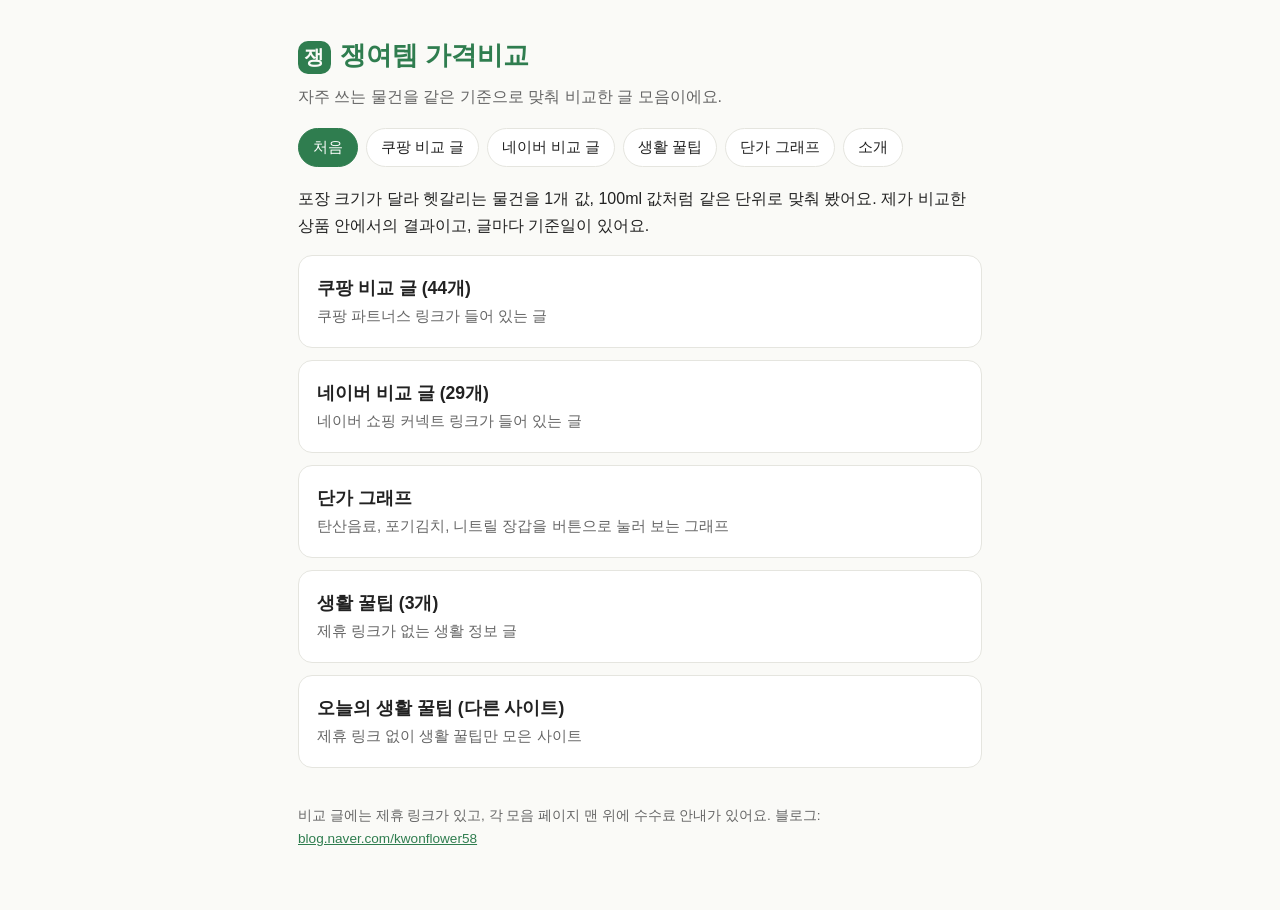
==== index.html @ 5ac1ea34 "Daily refresh: new posts and old-post notes" ====
<!doctype html><html lang="ko"><head><meta charset="utf-8"><meta name="viewport" content="width=device-width,initial-scale=1"><title>쟁여템 가격비교</title><meta name="description" content="자주 쓰는 생활용품과 식품을 같은 기준으로 맞춰 비교한 글 모음"><link rel="icon" href="data:image/svg+xml,%3Csvg xmlns=%27http://www.w3.org/2000/svg%27 viewBox=%270 0 100 100%27%3E%3Ctext y=%27.9em%27 font-size=%2790%27%3E%F0%9F%9B%92%3C/text%3E%3C/svg%3E"><meta property="og:title" content="쟁여템 가격비교"><meta property="og:description" content="자주 쓰는 물건을 같은 기준으로 맞춰 비교한 글 모음"><meta property="og:type" content="website"><link rel="stylesheet" href="style.css"></head><body><div class="wrap"><header><h1>쟁여템 가격비교</h1><p>자주 쓰는 물건을 같은 기준으로 맞춰 비교한 글 모음이에요.</p></header><nav><a href="index.html" class="on">처음</a><a href="coupang.html">쿠팡 비교 글</a><a href="naver.html">네이버 비교 글</a><a href="tips.html">생활 꿀팁</a><a href="graph.html">단가 그래프</a><a href="about.html">소개</a></nav>
<p>포장 크기가 달라 헷갈리는 물건을 1개 값, 100ml 값처럼 같은 단위로 맞춰 봤어요. 제가 비교한 상품 안에서의 결과이고, 글마다 기준일이 있어요.</p>
<a class="big" href="coupang.html"><b>쿠팡 비교 글 (44개)</b><span>쿠팡 파트너스 링크가 들어 있는 글</span></a>
<a class="big" href="naver.html"><b>네이버 비교 글 (29개)</b><span>네이버 쇼핑 커넥트 링크가 들어 있는 글</span></a>
<a class="big" href="graph.html"><b>단가 그래프</b><span>탄산음료, 포기김치, 니트릴 장갑을 버튼으로 눌러 보는 그래프</span></a>
<a class="big" href="tips.html"><b>생활 꿀팁 (3개)</b><span>제휴 링크가 없는 생활 정보 글</span></a>
<a class="big" href="https://kwonflower831-cell.github.io/daily-life-tips/"><b>오늘의 생활 꿀팁 (다른 사이트)</b><span>제휴 링크 없이 생활 꿀팁만 모은 사이트</span></a>
<footer>비교 글에는 제휴 링크가 있고, 각 모음 페이지 맨 위에 수수료 안내가 있어요. 블로그: <a href="https://blog.naver.com/kwonflower58" target="_blank" rel="noopener">blog.naver.com/kwonflower58</a></footer></div></body></html>
---- style.css ----
:root{--bg:#fafaf7;--ink:#222;--sub:#666;--acc:#2f7d4f;--card:#fff;--line:#e5e5df}
@media (prefers-color-scheme:dark){:root{--bg:#161815;--ink:#ece9e6;--sub:#a3a69d;--acc:#6fcf97;--card:#1f221e;--line:#34382f}.notice{background:#2a2617;border-color:#4a4325;color:#ece9e6}}
*{box-sizing:border-box}body{margin:0;background:var(--bg);color:var(--ink);font-family:-apple-system,"Malgun Gothic","Apple SD Gothic Neo",sans-serif;line-height:1.7}
.wrap{max-width:720px;margin:0 auto;padding:24px 18px 60px}
header h1{font-size:1.6rem;margin:.4em 0 .2em;color:var(--acc)}header p{color:var(--sub);margin:0}
nav{display:flex;gap:8px;flex-wrap:wrap;margin:18px 0}nav a{padding:6px 14px;border:1px solid var(--line);border-radius:999px;text-decoration:none;color:var(--ink);background:var(--card);font-size:.92rem}
nav a.on{background:var(--acc);color:#fff;border-color:var(--acc)}
.notice{color:#3b3411;background:#fff8e1;border:1px solid #f0e2a8;border-radius:10px;padding:12px 14px;font-size:.92rem;margin:14px 0}
.card{display:block;background:var(--card);border:1px solid var(--line);border-radius:12px;padding:14px 16px;margin:10px 0;text-decoration:none;color:var(--ink)}
.card:hover{border-color:var(--acc)}a{color:var(--acc)}.card{color:var(--ink)}.card small{color:var(--sub)}
.big{display:block;background:var(--card);border:1px solid var(--line);border-radius:14px;padding:18px;margin:12px 0;text-decoration:none;color:var(--ink)}
.big b{font-size:1.1rem}.big span{display:block;color:var(--sub);font-size:.92rem}
footer{margin-top:36px;color:var(--sub);font-size:.85rem}
header h1::before{content:"쟁";display:inline-block;width:1.6em;height:1.6em;line-height:1.6em;text-align:center;background:var(--acc);color:var(--bg);border-radius:10px;margin-right:.45em;font-size:.8em;vertical-align:middle}
.search{width:100%;padding:11px 14px;border:1px solid var(--line);border-radius:12px;background:var(--card);color:var(--ink);font-size:1rem;margin:6px 0 4px;font-family:inherit}
.search:focus{outline:2px solid var(--acc);border-color:var(--acc)}
.cnt{color:var(--sub);font-size:.85rem;margin:2px 2px 6px}
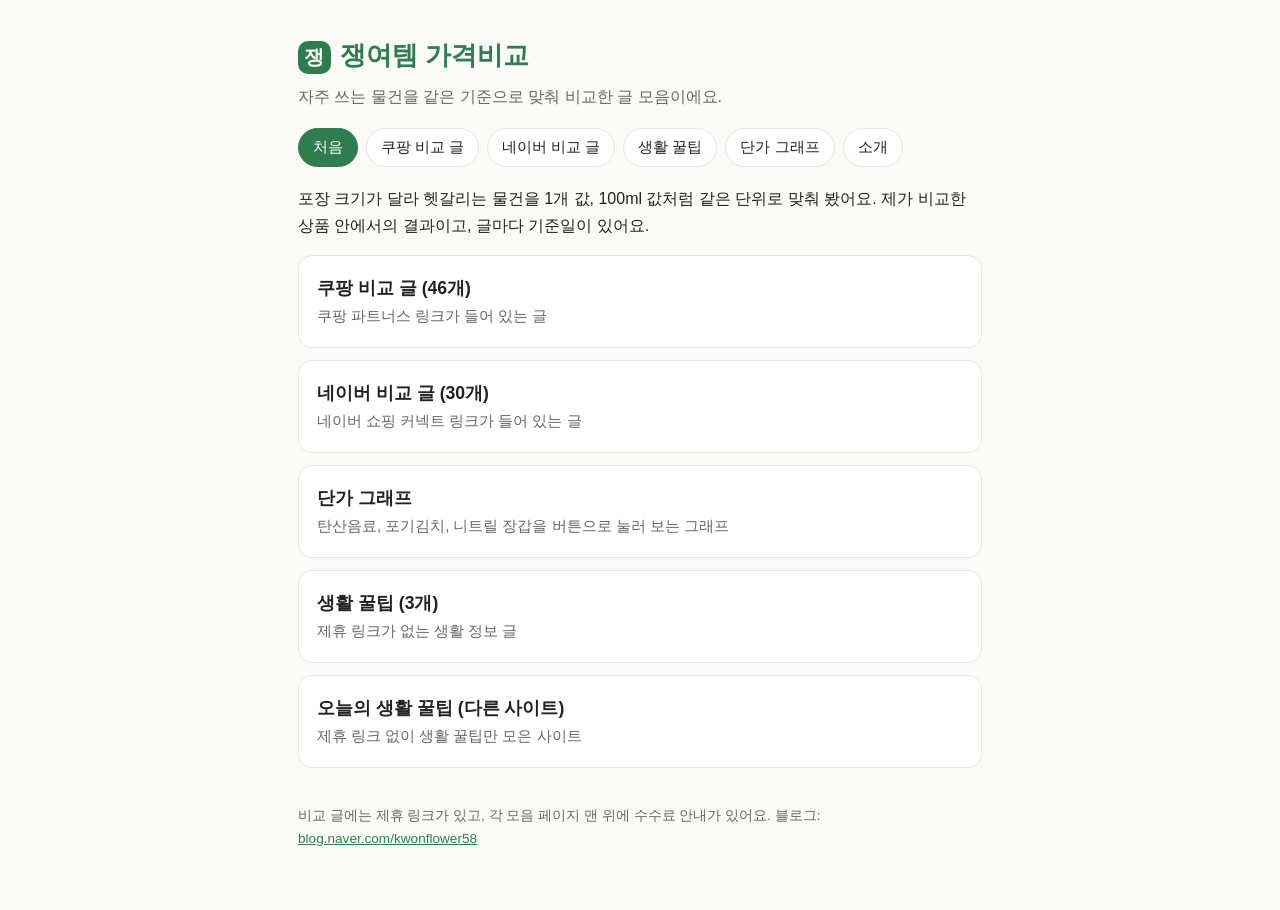
==== commit 1b9408ce: "Daily refresh: new posts and old-post notes" ====
--- a/index.html
+++ b/index.html
@@ -1,7 +1,7 @@
 <!doctype html><html lang="ko"><head><meta charset="utf-8"><meta name="viewport" content="width=device-width,initial-scale=1"><title>쟁여템 가격비교</title><meta name="description" content="자주 쓰는 생활용품과 식품을 같은 기준으로 맞춰 비교한 글 모음"><link rel="icon" href="data:image/svg+xml,%3Csvg xmlns=%27http://www.w3.org/2000/svg%27 viewBox=%270 0 100 100%27%3E%3Ctext y=%27.9em%27 font-size=%2790%27%3E%F0%9F%9B%92%3C/text%3E%3C/svg%3E"><meta property="og:title" content="쟁여템 가격비교"><meta property="og:description" content="자주 쓰는 물건을 같은 기준으로 맞춰 비교한 글 모음"><meta property="og:type" content="website"><link rel="stylesheet" href="style.css"></head><body><div class="wrap"><header><h1>쟁여템 가격비교</h1><p>자주 쓰는 물건을 같은 기준으로 맞춰 비교한 글 모음이에요.</p></header><nav><a href="index.html" class="on">처음</a><a href="coupang.html">쿠팡 비교 글</a><a href="naver.html">네이버 비교 글</a><a href="tips.html">생활 꿀팁</a><a href="graph.html">단가 그래프</a><a href="about.html">소개</a></nav>
 <p>포장 크기가 달라 헷갈리는 물건을 1개 값, 100ml 값처럼 같은 단위로 맞춰 봤어요. 제가 비교한 상품 안에서의 결과이고, 글마다 기준일이 있어요.</p>
-<a class="big" href="coupang.html"><b>쿠팡 비교 글 (44개)</b><span>쿠팡 파트너스 링크가 들어 있는 글</span></a>
-<a class="big" href="naver.html"><b>네이버 비교 글 (29개)</b><span>네이버 쇼핑 커넥트 링크가 들어 있는 글</span></a>
+<a class="big" href="coupang.html"><b>쿠팡 비교 글 (46개)</b><span>쿠팡 파트너스 링크가 들어 있는 글</span></a>
+<a class="big" href="naver.html"><b>네이버 비교 글 (30개)</b><span>네이버 쇼핑 커넥트 링크가 들어 있는 글</span></a>
 <a class="big" href="graph.html"><b>단가 그래프</b><span>탄산음료, 포기김치, 니트릴 장갑을 버튼으로 눌러 보는 그래프</span></a>
 <a class="big" href="tips.html"><b>생활 꿀팁 (3개)</b><span>제휴 링크가 없는 생활 정보 글</span></a>
 <a class="big" href="https://kwonflower831-cell.github.io/daily-life-tips/"><b>오늘의 생활 꿀팁 (다른 사이트)</b><span>제휴 링크 없이 생활 꿀팁만 모은 사이트</span></a>
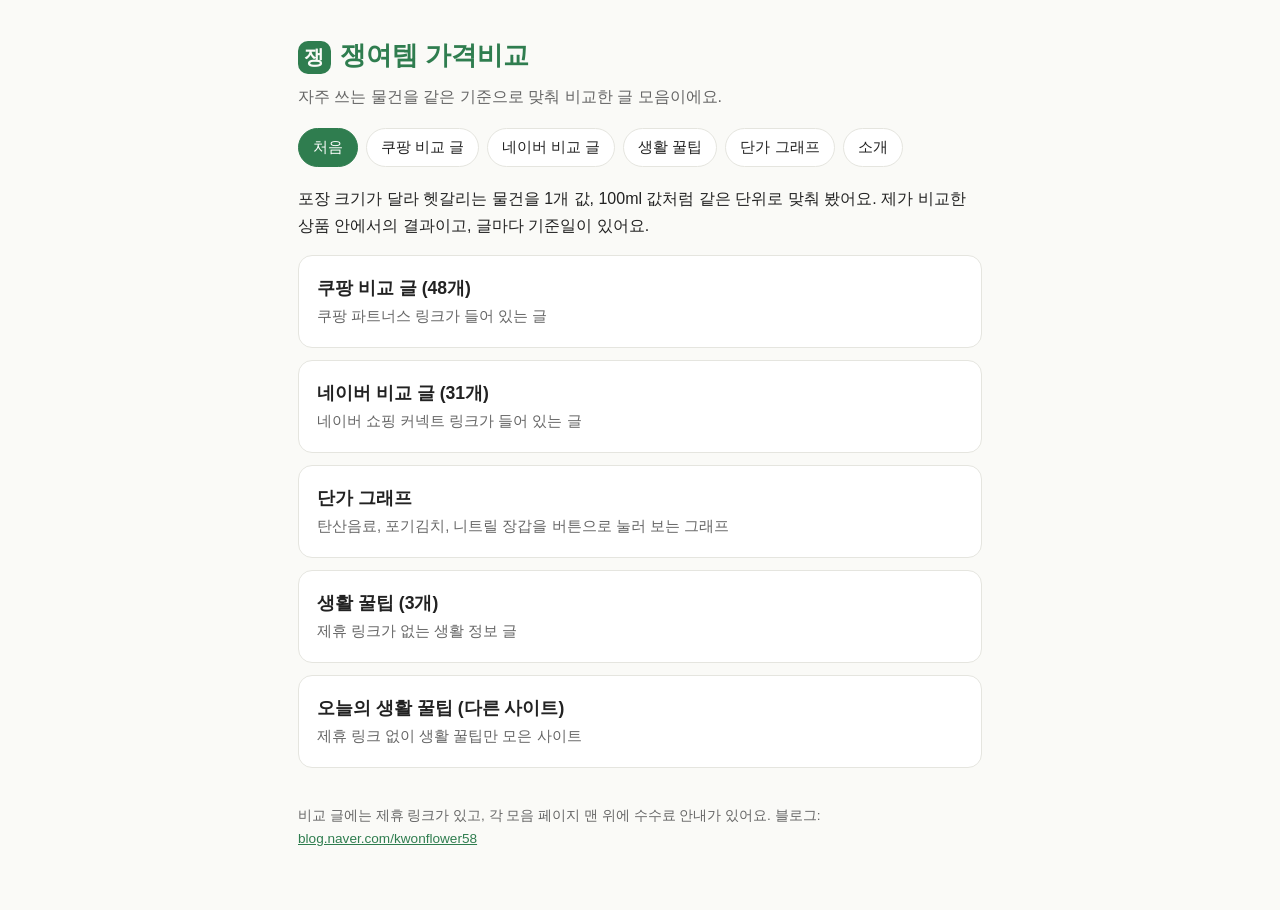
==== commit edc31642: "Daily refresh: new posts and old-post notes" ====
--- a/index.html
+++ b/index.html
@@ -1,7 +1,7 @@
 <!doctype html><html lang="ko"><head><meta charset="utf-8"><meta name="viewport" content="width=device-width,initial-scale=1"><title>쟁여템 가격비교</title><meta name="description" content="자주 쓰는 생활용품과 식품을 같은 기준으로 맞춰 비교한 글 모음"><link rel="icon" href="data:image/svg+xml,%3Csvg xmlns=%27http://www.w3.org/2000/svg%27 viewBox=%270 0 100 100%27%3E%3Ctext y=%27.9em%27 font-size=%2790%27%3E%F0%9F%9B%92%3C/text%3E%3C/svg%3E"><meta property="og:title" content="쟁여템 가격비교"><meta property="og:description" content="자주 쓰는 물건을 같은 기준으로 맞춰 비교한 글 모음"><meta property="og:type" content="website"><link rel="stylesheet" href="style.css"></head><body><div class="wrap"><header><h1>쟁여템 가격비교</h1><p>자주 쓰는 물건을 같은 기준으로 맞춰 비교한 글 모음이에요.</p></header><nav><a href="index.html" class="on">처음</a><a href="coupang.html">쿠팡 비교 글</a><a href="naver.html">네이버 비교 글</a><a href="tips.html">생활 꿀팁</a><a href="graph.html">단가 그래프</a><a href="about.html">소개</a></nav>
 <p>포장 크기가 달라 헷갈리는 물건을 1개 값, 100ml 값처럼 같은 단위로 맞춰 봤어요. 제가 비교한 상품 안에서의 결과이고, 글마다 기준일이 있어요.</p>
-<a class="big" href="coupang.html"><b>쿠팡 비교 글 (46개)</b><span>쿠팡 파트너스 링크가 들어 있는 글</span></a>
-<a class="big" href="naver.html"><b>네이버 비교 글 (30개)</b><span>네이버 쇼핑 커넥트 링크가 들어 있는 글</span></a>
+<a class="big" href="coupang.html"><b>쿠팡 비교 글 (48개)</b><span>쿠팡 파트너스 링크가 들어 있는 글</span></a>
+<a class="big" href="naver.html"><b>네이버 비교 글 (31개)</b><span>네이버 쇼핑 커넥트 링크가 들어 있는 글</span></a>
 <a class="big" href="graph.html"><b>단가 그래프</b><span>탄산음료, 포기김치, 니트릴 장갑을 버튼으로 눌러 보는 그래프</span></a>
 <a class="big" href="tips.html"><b>생활 꿀팁 (3개)</b><span>제휴 링크가 없는 생활 정보 글</span></a>
 <a class="big" href="https://kwonflower831-cell.github.io/daily-life-tips/"><b>오늘의 생활 꿀팁 (다른 사이트)</b><span>제휴 링크 없이 생활 꿀팁만 모은 사이트</span></a>
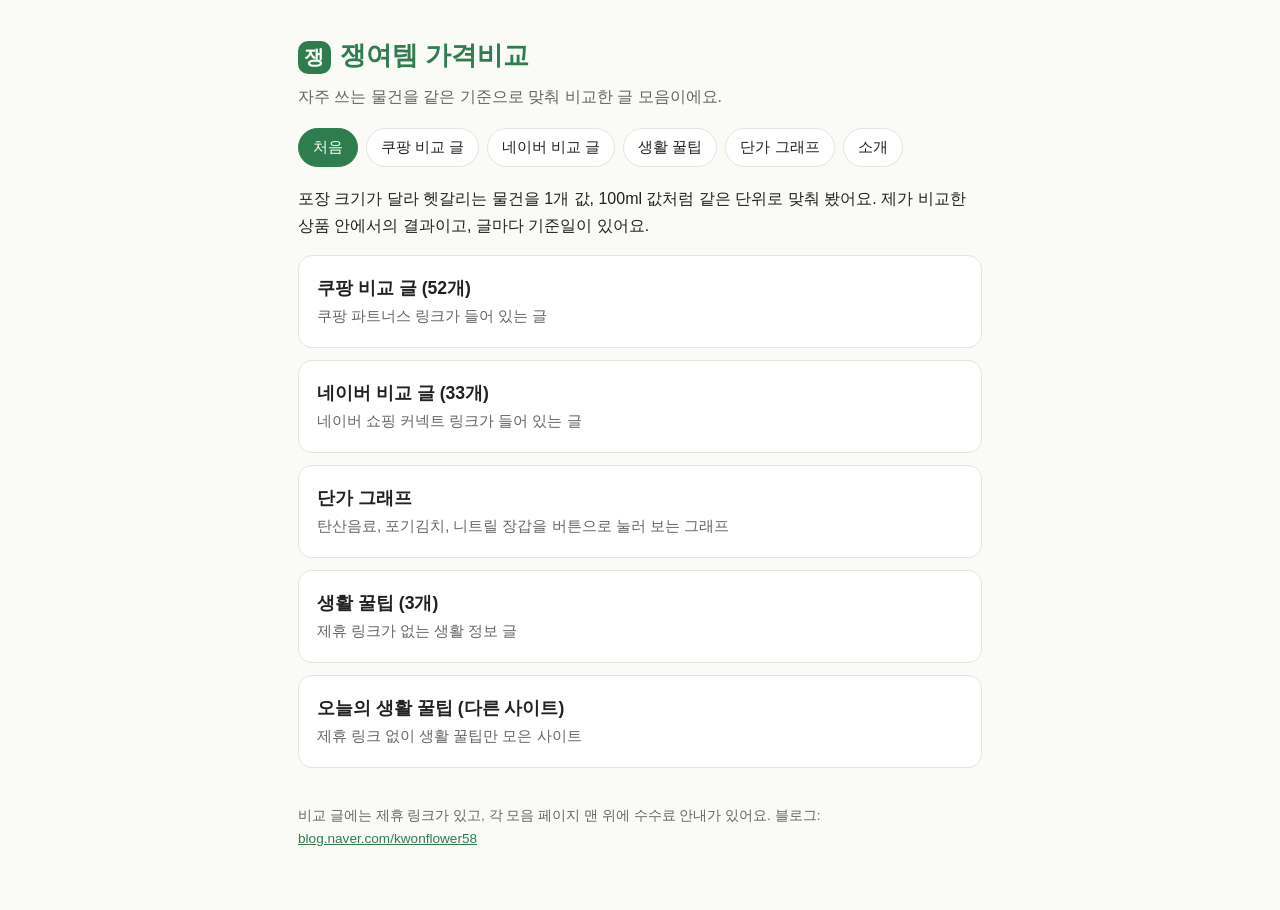
==== commit e720cfa5: "Daily refresh: new posts and old-post notes" ====
--- a/index.html
+++ b/index.html
@@ -1,7 +1,7 @@
 <!doctype html><html lang="ko"><head><meta charset="utf-8"><meta name="viewport" content="width=device-width,initial-scale=1"><title>쟁여템 가격비교</title><meta name="description" content="자주 쓰는 생활용품과 식품을 같은 기준으로 맞춰 비교한 글 모음"><link rel="icon" href="data:image/svg+xml,%3Csvg xmlns=%27http://www.w3.org/2000/svg%27 viewBox=%270 0 100 100%27%3E%3Ctext y=%27.9em%27 font-size=%2790%27%3E%F0%9F%9B%92%3C/text%3E%3C/svg%3E"><meta property="og:title" content="쟁여템 가격비교"><meta property="og:description" content="자주 쓰는 물건을 같은 기준으로 맞춰 비교한 글 모음"><meta property="og:type" content="website"><link rel="stylesheet" href="style.css"></head><body><div class="wrap"><header><h1>쟁여템 가격비교</h1><p>자주 쓰는 물건을 같은 기준으로 맞춰 비교한 글 모음이에요.</p></header><nav><a href="index.html" class="on">처음</a><a href="coupang.html">쿠팡 비교 글</a><a href="naver.html">네이버 비교 글</a><a href="tips.html">생활 꿀팁</a><a href="graph.html">단가 그래프</a><a href="about.html">소개</a></nav>
 <p>포장 크기가 달라 헷갈리는 물건을 1개 값, 100ml 값처럼 같은 단위로 맞춰 봤어요. 제가 비교한 상품 안에서의 결과이고, 글마다 기준일이 있어요.</p>
-<a class="big" href="coupang.html"><b>쿠팡 비교 글 (48개)</b><span>쿠팡 파트너스 링크가 들어 있는 글</span></a>
-<a class="big" href="naver.html"><b>네이버 비교 글 (31개)</b><span>네이버 쇼핑 커넥트 링크가 들어 있는 글</span></a>
+<a class="big" href="coupang.html"><b>쿠팡 비교 글 (52개)</b><span>쿠팡 파트너스 링크가 들어 있는 글</span></a>
+<a class="big" href="naver.html"><b>네이버 비교 글 (33개)</b><span>네이버 쇼핑 커넥트 링크가 들어 있는 글</span></a>
 <a class="big" href="graph.html"><b>단가 그래프</b><span>탄산음료, 포기김치, 니트릴 장갑을 버튼으로 눌러 보는 그래프</span></a>
 <a class="big" href="tips.html"><b>생활 꿀팁 (3개)</b><span>제휴 링크가 없는 생활 정보 글</span></a>
 <a class="big" href="https://kwonflower831-cell.github.io/daily-life-tips/"><b>오늘의 생활 꿀팁 (다른 사이트)</b><span>제휴 링크 없이 생활 꿀팁만 모은 사이트</span></a>
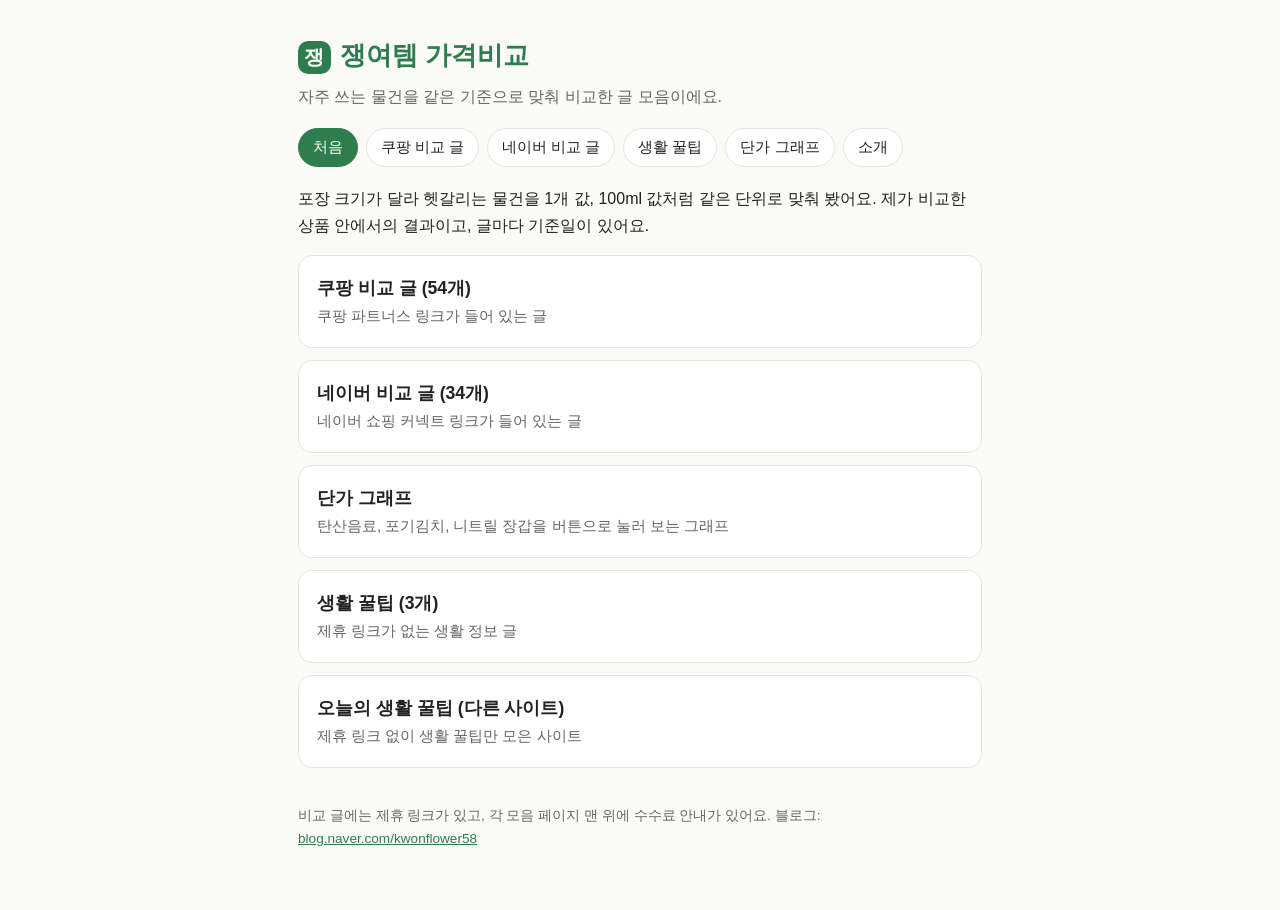
==== commit b47d191a: "Daily refresh: new posts and old-post notes" ====
--- a/index.html
+++ b/index.html
@@ -1,7 +1,7 @@
 <!doctype html><html lang="ko"><head><meta charset="utf-8"><meta name="viewport" content="width=device-width,initial-scale=1"><title>쟁여템 가격비교</title><meta name="description" content="자주 쓰는 생활용품과 식품을 같은 기준으로 맞춰 비교한 글 모음"><link rel="icon" href="data:image/svg+xml,%3Csvg xmlns=%27http://www.w3.org/2000/svg%27 viewBox=%270 0 100 100%27%3E%3Ctext y=%27.9em%27 font-size=%2790%27%3E%F0%9F%9B%92%3C/text%3E%3C/svg%3E"><meta property="og:title" content="쟁여템 가격비교"><meta property="og:description" content="자주 쓰는 물건을 같은 기준으로 맞춰 비교한 글 모음"><meta property="og:type" content="website"><link rel="stylesheet" href="style.css"></head><body><div class="wrap"><header><h1>쟁여템 가격비교</h1><p>자주 쓰는 물건을 같은 기준으로 맞춰 비교한 글 모음이에요.</p></header><nav><a href="index.html" class="on">처음</a><a href="coupang.html">쿠팡 비교 글</a><a href="naver.html">네이버 비교 글</a><a href="tips.html">생활 꿀팁</a><a href="graph.html">단가 그래프</a><a href="about.html">소개</a></nav>
 <p>포장 크기가 달라 헷갈리는 물건을 1개 값, 100ml 값처럼 같은 단위로 맞춰 봤어요. 제가 비교한 상품 안에서의 결과이고, 글마다 기준일이 있어요.</p>
-<a class="big" href="coupang.html"><b>쿠팡 비교 글 (52개)</b><span>쿠팡 파트너스 링크가 들어 있는 글</span></a>
-<a class="big" href="naver.html"><b>네이버 비교 글 (33개)</b><span>네이버 쇼핑 커넥트 링크가 들어 있는 글</span></a>
+<a class="big" href="coupang.html"><b>쿠팡 비교 글 (54개)</b><span>쿠팡 파트너스 링크가 들어 있는 글</span></a>
+<a class="big" href="naver.html"><b>네이버 비교 글 (34개)</b><span>네이버 쇼핑 커넥트 링크가 들어 있는 글</span></a>
 <a class="big" href="graph.html"><b>단가 그래프</b><span>탄산음료, 포기김치, 니트릴 장갑을 버튼으로 눌러 보는 그래프</span></a>
 <a class="big" href="tips.html"><b>생활 꿀팁 (3개)</b><span>제휴 링크가 없는 생활 정보 글</span></a>
 <a class="big" href="https://kwonflower831-cell.github.io/daily-life-tips/"><b>오늘의 생활 꿀팁 (다른 사이트)</b><span>제휴 링크 없이 생활 꿀팁만 모은 사이트</span></a>
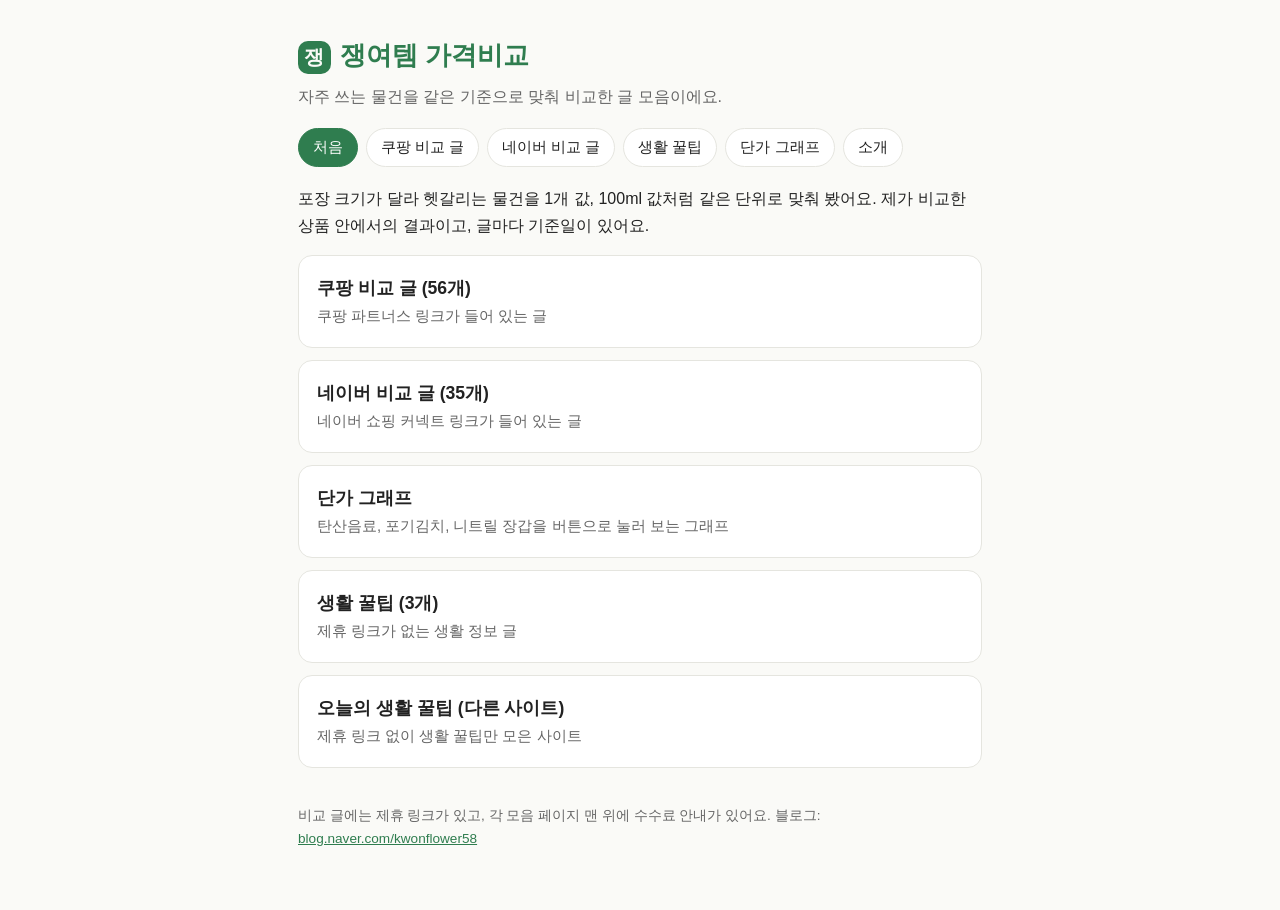
==== commit cf35d3af: "Daily refresh: new posts and old-post notes" ====
--- a/index.html
+++ b/index.html
@@ -1,7 +1,7 @@
 <!doctype html><html lang="ko"><head><meta charset="utf-8"><meta name="viewport" content="width=device-width,initial-scale=1"><title>쟁여템 가격비교</title><meta name="description" content="자주 쓰는 생활용품과 식품을 같은 기준으로 맞춰 비교한 글 모음"><link rel="icon" href="data:image/svg+xml,%3Csvg xmlns=%27http://www.w3.org/2000/svg%27 viewBox=%270 0 100 100%27%3E%3Ctext y=%27.9em%27 font-size=%2790%27%3E%F0%9F%9B%92%3C/text%3E%3C/svg%3E"><meta property="og:title" content="쟁여템 가격비교"><meta property="og:description" content="자주 쓰는 물건을 같은 기준으로 맞춰 비교한 글 모음"><meta property="og:type" content="website"><link rel="stylesheet" href="style.css"></head><body><div class="wrap"><header><h1>쟁여템 가격비교</h1><p>자주 쓰는 물건을 같은 기준으로 맞춰 비교한 글 모음이에요.</p></header><nav><a href="index.html" class="on">처음</a><a href="coupang.html">쿠팡 비교 글</a><a href="naver.html">네이버 비교 글</a><a href="tips.html">생활 꿀팁</a><a href="graph.html">단가 그래프</a><a href="about.html">소개</a></nav>
 <p>포장 크기가 달라 헷갈리는 물건을 1개 값, 100ml 값처럼 같은 단위로 맞춰 봤어요. 제가 비교한 상품 안에서의 결과이고, 글마다 기준일이 있어요.</p>
-<a class="big" href="coupang.html"><b>쿠팡 비교 글 (54개)</b><span>쿠팡 파트너스 링크가 들어 있는 글</span></a>
-<a class="big" href="naver.html"><b>네이버 비교 글 (34개)</b><span>네이버 쇼핑 커넥트 링크가 들어 있는 글</span></a>
+<a class="big" href="coupang.html"><b>쿠팡 비교 글 (56개)</b><span>쿠팡 파트너스 링크가 들어 있는 글</span></a>
+<a class="big" href="naver.html"><b>네이버 비교 글 (35개)</b><span>네이버 쇼핑 커넥트 링크가 들어 있는 글</span></a>
 <a class="big" href="graph.html"><b>단가 그래프</b><span>탄산음료, 포기김치, 니트릴 장갑을 버튼으로 눌러 보는 그래프</span></a>
 <a class="big" href="tips.html"><b>생활 꿀팁 (3개)</b><span>제휴 링크가 없는 생활 정보 글</span></a>
 <a class="big" href="https://kwonflower831-cell.github.io/daily-life-tips/"><b>오늘의 생활 꿀팁 (다른 사이트)</b><span>제휴 링크 없이 생활 꿀팁만 모은 사이트</span></a>
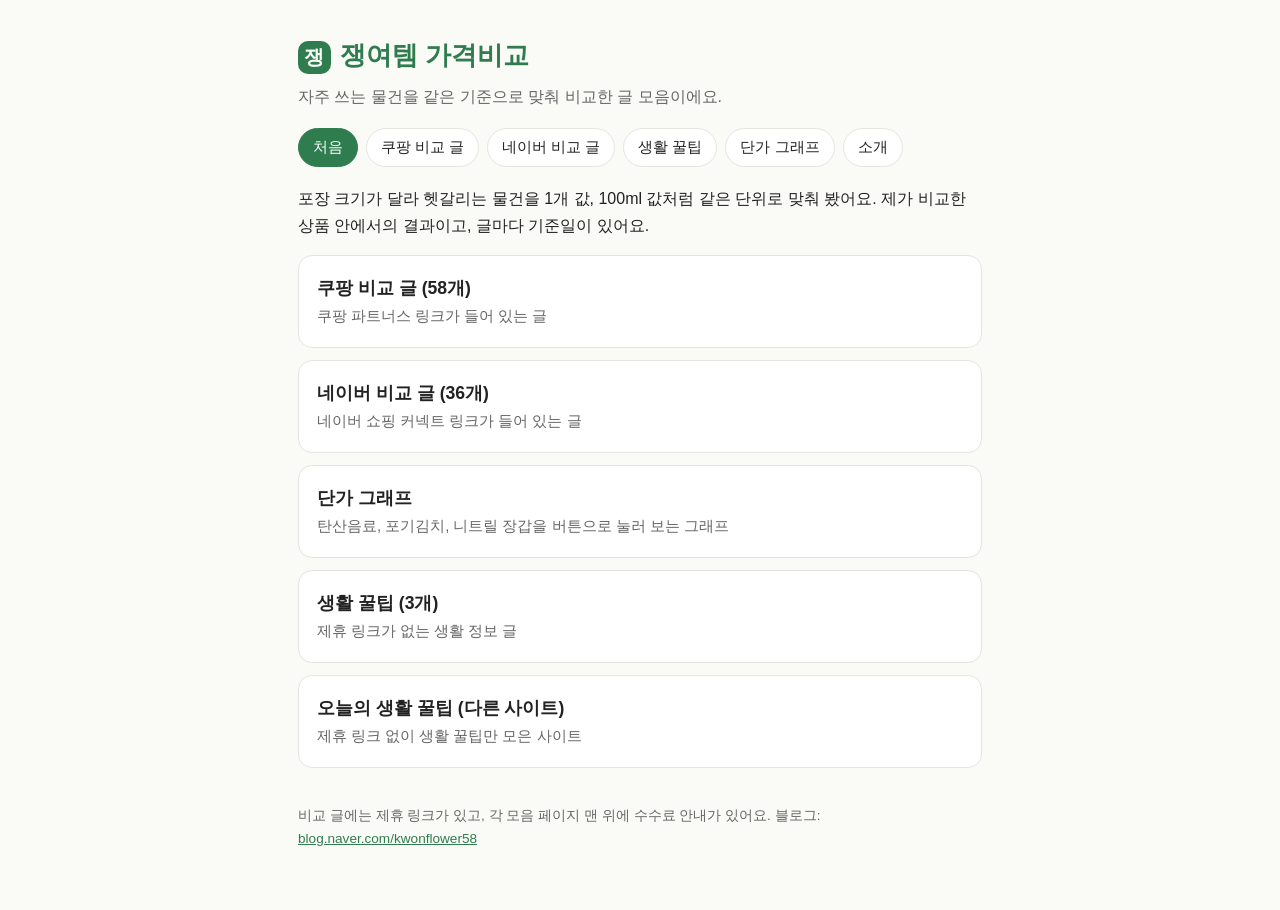
==== commit 1d22b302: "Daily refresh: new posts and old-post notes" ====
--- a/index.html
+++ b/index.html
@@ -1,7 +1,7 @@
 <!doctype html><html lang="ko"><head><meta charset="utf-8"><meta name="viewport" content="width=device-width,initial-scale=1"><title>쟁여템 가격비교</title><meta name="description" content="자주 쓰는 생활용품과 식품을 같은 기준으로 맞춰 비교한 글 모음"><link rel="icon" href="data:image/svg+xml,%3Csvg xmlns=%27http://www.w3.org/2000/svg%27 viewBox=%270 0 100 100%27%3E%3Ctext y=%27.9em%27 font-size=%2790%27%3E%F0%9F%9B%92%3C/text%3E%3C/svg%3E"><meta property="og:title" content="쟁여템 가격비교"><meta property="og:description" content="자주 쓰는 물건을 같은 기준으로 맞춰 비교한 글 모음"><meta property="og:type" content="website"><link rel="stylesheet" href="style.css"></head><body><div class="wrap"><header><h1>쟁여템 가격비교</h1><p>자주 쓰는 물건을 같은 기준으로 맞춰 비교한 글 모음이에요.</p></header><nav><a href="index.html" class="on">처음</a><a href="coupang.html">쿠팡 비교 글</a><a href="naver.html">네이버 비교 글</a><a href="tips.html">생활 꿀팁</a><a href="graph.html">단가 그래프</a><a href="about.html">소개</a></nav>
 <p>포장 크기가 달라 헷갈리는 물건을 1개 값, 100ml 값처럼 같은 단위로 맞춰 봤어요. 제가 비교한 상품 안에서의 결과이고, 글마다 기준일이 있어요.</p>
-<a class="big" href="coupang.html"><b>쿠팡 비교 글 (56개)</b><span>쿠팡 파트너스 링크가 들어 있는 글</span></a>
-<a class="big" href="naver.html"><b>네이버 비교 글 (35개)</b><span>네이버 쇼핑 커넥트 링크가 들어 있는 글</span></a>
+<a class="big" href="coupang.html"><b>쿠팡 비교 글 (58개)</b><span>쿠팡 파트너스 링크가 들어 있는 글</span></a>
+<a class="big" href="naver.html"><b>네이버 비교 글 (36개)</b><span>네이버 쇼핑 커넥트 링크가 들어 있는 글</span></a>
 <a class="big" href="graph.html"><b>단가 그래프</b><span>탄산음료, 포기김치, 니트릴 장갑을 버튼으로 눌러 보는 그래프</span></a>
 <a class="big" href="tips.html"><b>생활 꿀팁 (3개)</b><span>제휴 링크가 없는 생활 정보 글</span></a>
 <a class="big" href="https://kwonflower831-cell.github.io/daily-life-tips/"><b>오늘의 생활 꿀팁 (다른 사이트)</b><span>제휴 링크 없이 생활 꿀팁만 모은 사이트</span></a>
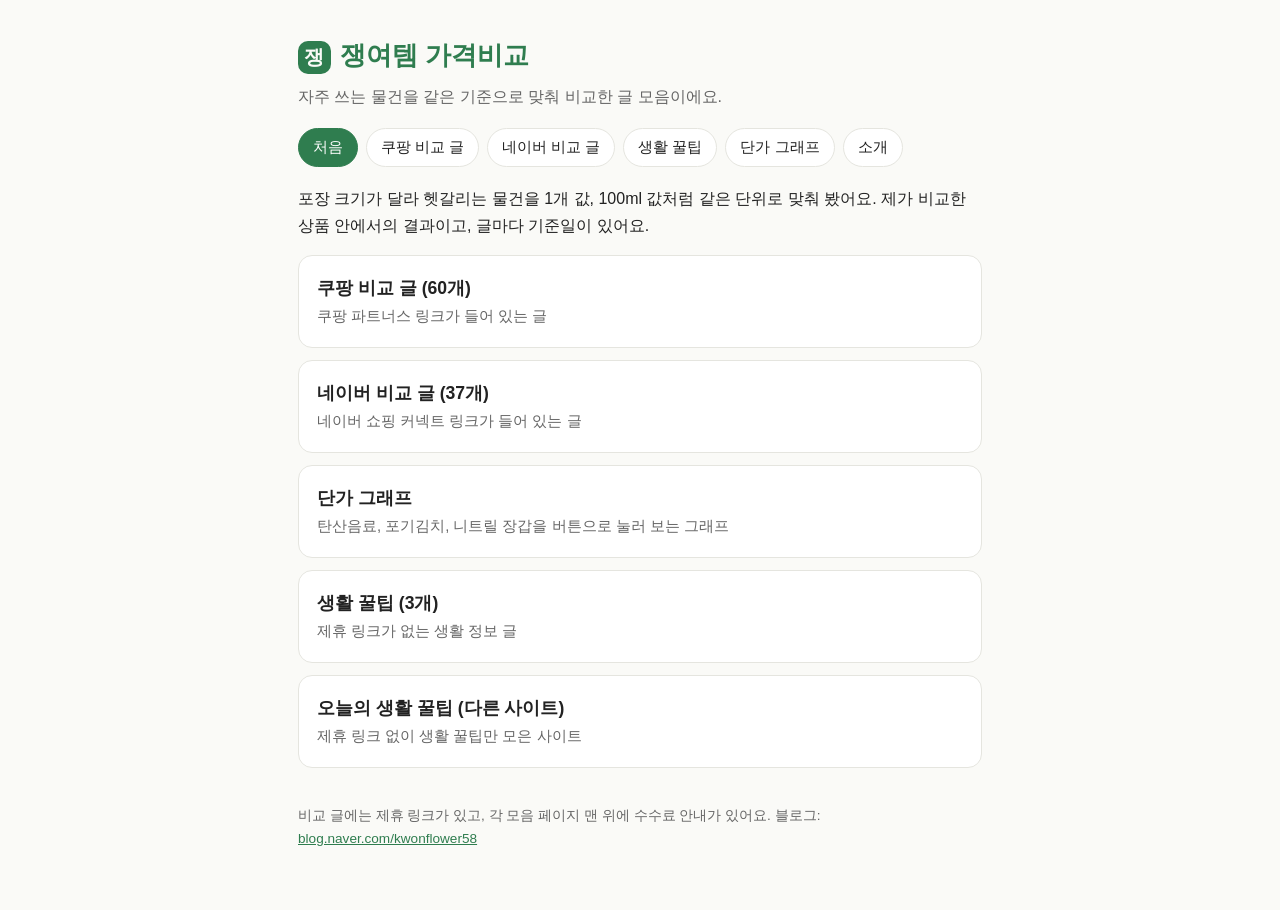
==== commit a17296c0: "Daily refresh: new posts and old-post notes" ====
--- a/index.html
+++ b/index.html
@@ -1,7 +1,7 @@
 <!doctype html><html lang="ko"><head><meta charset="utf-8"><meta name="viewport" content="width=device-width,initial-scale=1"><title>쟁여템 가격비교</title><meta name="description" content="자주 쓰는 생활용품과 식품을 같은 기준으로 맞춰 비교한 글 모음"><link rel="icon" href="data:image/svg+xml,%3Csvg xmlns=%27http://www.w3.org/2000/svg%27 viewBox=%270 0 100 100%27%3E%3Ctext y=%27.9em%27 font-size=%2790%27%3E%F0%9F%9B%92%3C/text%3E%3C/svg%3E"><meta property="og:title" content="쟁여템 가격비교"><meta property="og:description" content="자주 쓰는 물건을 같은 기준으로 맞춰 비교한 글 모음"><meta property="og:type" content="website"><link rel="stylesheet" href="style.css"></head><body><div class="wrap"><header><h1>쟁여템 가격비교</h1><p>자주 쓰는 물건을 같은 기준으로 맞춰 비교한 글 모음이에요.</p></header><nav><a href="index.html" class="on">처음</a><a href="coupang.html">쿠팡 비교 글</a><a href="naver.html">네이버 비교 글</a><a href="tips.html">생활 꿀팁</a><a href="graph.html">단가 그래프</a><a href="about.html">소개</a></nav>
 <p>포장 크기가 달라 헷갈리는 물건을 1개 값, 100ml 값처럼 같은 단위로 맞춰 봤어요. 제가 비교한 상품 안에서의 결과이고, 글마다 기준일이 있어요.</p>
-<a class="big" href="coupang.html"><b>쿠팡 비교 글 (58개)</b><span>쿠팡 파트너스 링크가 들어 있는 글</span></a>
-<a class="big" href="naver.html"><b>네이버 비교 글 (36개)</b><span>네이버 쇼핑 커넥트 링크가 들어 있는 글</span></a>
+<a class="big" href="coupang.html"><b>쿠팡 비교 글 (60개)</b><span>쿠팡 파트너스 링크가 들어 있는 글</span></a>
+<a class="big" href="naver.html"><b>네이버 비교 글 (37개)</b><span>네이버 쇼핑 커넥트 링크가 들어 있는 글</span></a>
 <a class="big" href="graph.html"><b>단가 그래프</b><span>탄산음료, 포기김치, 니트릴 장갑을 버튼으로 눌러 보는 그래프</span></a>
 <a class="big" href="tips.html"><b>생활 꿀팁 (3개)</b><span>제휴 링크가 없는 생활 정보 글</span></a>
 <a class="big" href="https://kwonflower831-cell.github.io/daily-life-tips/"><b>오늘의 생활 꿀팁 (다른 사이트)</b><span>제휴 링크 없이 생활 꿀팁만 모은 사이트</span></a>
